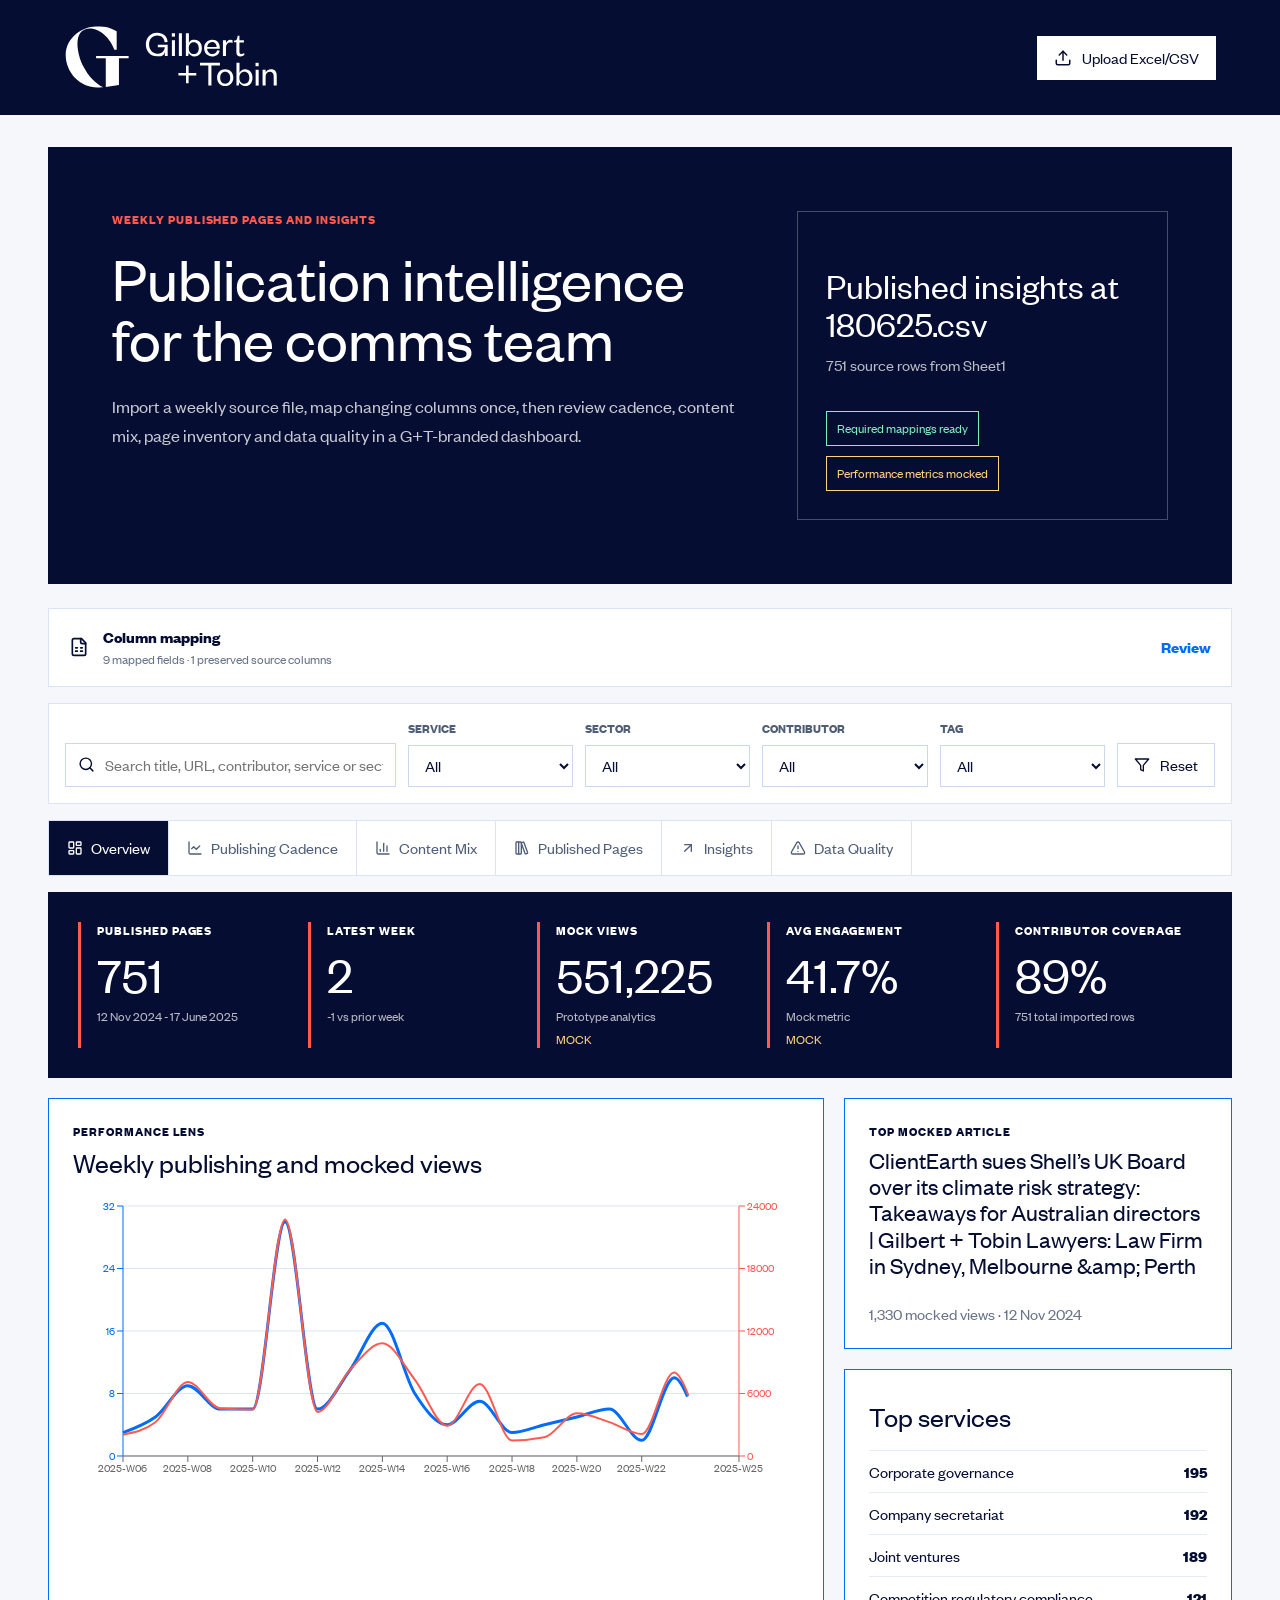
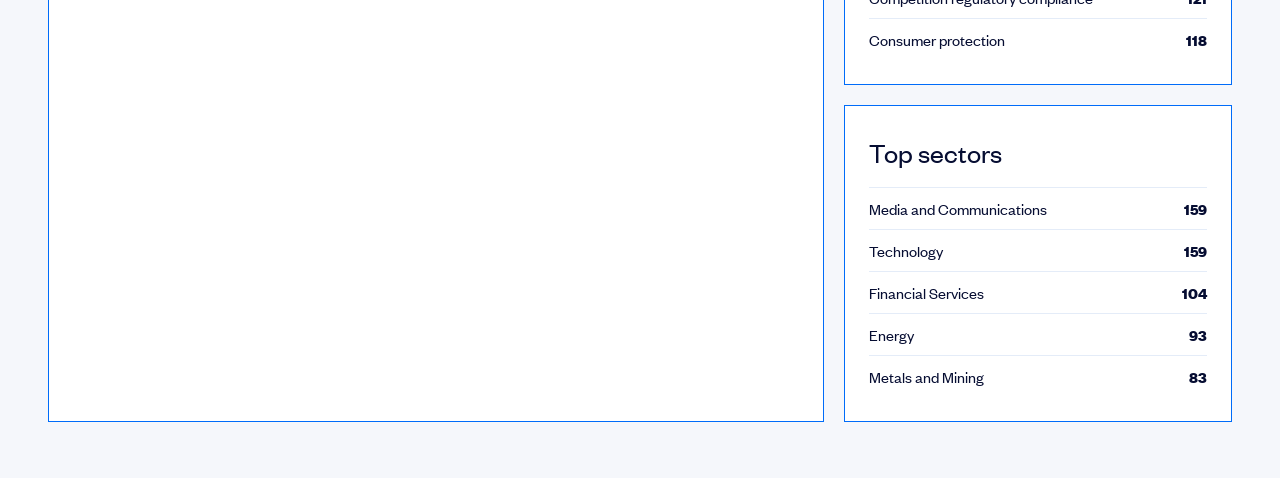
==== docs/index.html @ a49f997f "Add published insights dashboard" ====
<!doctype html>
<html lang="en">
  <head>
    <meta charset="UTF-8" />
    <meta name="viewport" content="width=device-width, initial-scale=1.0" />
    <link rel="icon" type="image/svg+xml" href="./brand/gt-logo-reversed-navy-stacked.svg" />
    <title>GT Published Insights Dashboard</title>
    <script type="module" crossorigin src="./assets/index-ovW9FOW5.js"></script>
    <link rel="stylesheet" crossorigin href="./assets/index-Bm5hGI05.css">
  </head>
  <body>
    <div id="root"></div>
  </body>
</html>
---- docs/assets/index-Bm5hGI05.css ----
@font-face{font-display:swap;font-family:Founders Grotesk;font-style:normal;font-weight:300;src:url(../fonts/founders-grotesk-light.woff2) format("woff2")}@font-face{font-display:swap;font-family:Founders Grotesk;font-style:italic;font-weight:300;src:url(../fonts/founders-grotesk-light-italic.woff2) format("woff2")}@font-face{font-display:swap;font-family:Founders Grotesk;font-style:normal;font-weight:400;src:url(../fonts/founders-grotesk-regular.woff2) format("woff2")}@font-face{font-display:swap;font-family:Founders Grotesk;font-style:italic;font-weight:400;src:url(../fonts/founders-grotesk-regular-italic.woff2) format("woff2")}@font-face{font-display:swap;font-family:Founders Grotesk;font-style:normal;font-weight:500;src:url(../fonts/founders-grotesk-medium.woff2) format("woff2")}@font-face{font-display:swap;font-family:Founders Grotesk;font-style:italic;font-weight:500;src:url(../fonts/founders-grotesk-medium-italic.woff2) format("woff2")}@font-face{font-display:swap;font-family:Founders Grotesk;font-style:normal;font-weight:600;src:url(../fonts/founders-grotesk-semibold.woff2) format("woff2")}@font-face{font-display:swap;font-family:Founders Grotesk;font-style:italic;font-weight:600;src:url(../fonts/founders-grotesk-semibold-italic.woff2) format("woff2")}@font-face{font-display:swap;font-family:Founders Grotesk;font-style:normal;font-weight:700;src:url(../fonts/founders-grotesk-bold.woff2) format("woff2")}@font-face{font-display:swap;font-family:Founders Grotesk;font-style:italic;font-weight:700;src:url(../fonts/founders-grotesk-bold-italic.woff2) format("woff2")}:root{color:#060d32;background:#f5f7fb;font-family:Founders Grotesk,Aptos,Segoe UI,system-ui,-apple-system,BlinkMacSystemFont,sans-serif;font-synthesis:none;text-rendering:optimizeLegibility}*{box-sizing:border-box}body{margin:0;min-width:320px;font-family:inherit;font-weight:400}button,input,select{font:inherit}button{cursor:pointer}a{color:inherit}.app-shell{min-height:100vh}.topbar{align-items:center;background:#060d32;color:#fff;display:flex;justify-content:flex-end;min-height:96px;padding:24px clamp(20px,5vw,80px)}.topbar-actions{align-items:center;display:flex;gap:clamp(20px,3vw,40px);justify-content:space-between;width:100%}.brand-logo{display:block;height:auto;width:clamp(180px,17vw,230px)}.upload-button,.ghost-button{align-items:center;border:1px solid rgba(255,255,255,.45);display:inline-flex;gap:10px;min-height:44px;padding:0 16px}.upload-button{background:#fff;color:#060d32;position:relative}.upload-button input{top:0;right:0;bottom:0;left:0;opacity:0;position:absolute}main{margin:0 auto;max-width:1480px;padding:32px clamp(18px,4vw,48px) 56px}.hero-panel{background:#060d32;color:#fff;display:grid;gap:36px;grid-template-columns:minmax(0,1.4fr) minmax(320px,.8fr);margin-bottom:24px;padding:clamp(28px,5vw,64px)}.hero-copy h1{font-size:clamp(32px,5.25vw,63px);font-weight:400;letter-spacing:0;line-height:.95;margin:0 0 24px;max-width:850px}.hero-copy p:not(.eyebrow){color:#ffffffc7;font-size:18px;line-height:1.6;margin:0;max-width:680px}.eyebrow,.card-label,.tag,.card-heading p,.kpi-card p{font-size:12px;font-weight:700;letter-spacing:.08em;margin:0;text-transform:uppercase}.eyebrow{color:#ff5a4f;margin-bottom:20px}.eyebrow.dark,.card-heading p,.card-label,.tag{color:#060d32}.source-card{align-self:end;border:1px solid rgba(255,255,255,.26);display:flex;flex-direction:column;gap:36px;justify-content:space-between;min-height:260px;padding:28px}.source-card h2{font-size:clamp(24px,3vw,36px);font-weight:400;line-height:1.05;margin:10px 0 12px}.source-card p:not(.card-label){color:#ffffffb8;margin:0}.status-stack{display:flex;flex-wrap:wrap;gap:10px}.status-pill{border:1px solid currentColor;display:inline-flex;font-size:13px;padding:8px 10px}.status-pill.ok{color:#7ff0bd}.status-pill.warn,.issue-count.warn{color:#b35000}.status-pill.mock{color:#ffd280}.notice{align-items:center;display:flex;gap:10px;margin-bottom:16px;padding:14px 16px}.notice.error{background:#fff0ef;border:1px solid #ffb9b3}.mapping-panel,.filter-panel,.tabs{background:#fff;border:1px solid #d9e5f7;margin-bottom:16px}.mapping-summary{align-items:center;background:transparent;border:0;color:#060d32;display:flex;gap:14px;justify-content:space-between;padding:18px 20px;text-align:left;width:100%}.mapping-summary span:nth-child(2){display:flex;flex:1;flex-direction:column;gap:4px}.mapping-summary small{color:#68748b}.mapping-toggle{color:#006cf9;font-weight:700}.mapping-grid{border-top:1px solid #d9e5f7;display:grid;gap:14px;grid-template-columns:repeat(3,minmax(0,1fr));padding:20px}.mapping-grid label,.select-filter,.inline-control{display:flex;flex-direction:column;gap:8px}.mapping-grid span,.select-filter span,.inline-control{color:#4f5e77;font-size:12px;font-weight:700;text-transform:uppercase}.mapping-grid b{background:#fff2d8;color:#7a4b00;display:inline-flex;font-size:10px;margin-left:8px;padding:3px 5px}select,input{background:#fff;border:1px solid #c9d8ee;color:#060d32;min-height:42px;padding:0 12px}.filter-panel{align-items:end;display:grid;gap:12px;grid-template-columns:minmax(260px,2fr) repeat(4,minmax(150px,1fr)) auto;padding:16px}.search-box{align-items:center;border:1px solid #c9d8ee;display:flex;gap:10px;min-height:42px;padding:0 12px}.search-box input{border:0;flex:1;min-width:0;padding:0}.ghost-button{background:#fff;border-color:#c9d8ee;color:#060d32;justify-content:center}.tabs{display:flex;gap:0;overflow-x:auto}.tab{align-items:center;background:transparent;border:0;border-right:1px solid #d9e5f7;color:#4f5e77;display:inline-flex;gap:8px;min-height:54px;padding:0 18px;white-space:nowrap}.tab.active{background:#060d32;color:#fff}.tab-page{display:flex;flex-direction:column;gap:20px}.two-column{display:grid;grid-template-columns:repeat(2,minmax(0,1fr))}.kpi-band,.quality-summary{background:#060d32;color:#fff;display:grid;gap:24px;grid-template-columns:repeat(5,minmax(0,1fr));padding:30px}.quality-summary{grid-column:1 / -1;grid-template-columns:repeat(3,minmax(0,1fr))}.kpi-card{display:flex;gap:16px;min-width:0}.kpi-divider{background:#ff5a4f;flex:0 0 3px;min-height:100%}.kpi-card strong{display:block;font-size:clamp(32px,4vw,54px);font-weight:400;line-height:.95;margin:12px 0 8px}.kpi-card span,.kpi-card em{color:#ffffffb8;display:block;font-size:13px;font-style:normal}.kpi-card em{color:#ffd280;margin-top:6px;text-transform:uppercase}.overview-grid,.stacked-panels{display:grid;gap:20px}.overview-grid{grid-template-columns:minmax(0,1.6fr) minmax(320px,.8fr)}.chart-card,.rank-list,.leader-card,.insight-card,.empty-state{background:#fff;border:1px solid #006cf9;padding:24px}.card-heading{margin-bottom:18px}.card-heading h2,.section-header h2,.rank-list h3,.leader-card h3,.insight-card h3{font-size:28px;font-weight:400;line-height:1.1;margin:8px 0 0}.rank-list h3{margin-bottom:18px}.rank-row,.bar-row{align-items:center;border-top:1px solid #e4ecf8;display:grid;gap:14px;grid-template-columns:minmax(0,1fr) auto;min-height:42px}.rank-row span,.bar-row span{overflow:hidden;text-overflow:ellipsis;white-space:nowrap}.horizontal-bars{display:flex;flex-direction:column;gap:12px}.bar-row{border:0;grid-template-columns:minmax(120px,.9fr) minmax(120px,1.4fr) 44px}.bar-row div{background:#e7eef9;height:10px}.bar-row i{background:#006cf9;display:block;height:100%}.leader-card h3,.insight-card h3{font-size:24px;margin-bottom:24px}.leader-card span,.muted,.insight-meta{color:#68748b}.section-header{align-items:end;display:flex;justify-content:space-between;margin-top:4px}.table-wrap{background:#fff;border:1px solid #d9e5f7;overflow:auto}table{border-collapse:collapse;min-width:1100px;width:100%}th,td{border-bottom:1px solid #e4ecf8;padding:14px 16px;text-align:left;vertical-align:top}th{background:#f7faff;color:#4f5e77;font-size:12px;letter-spacing:.06em;text-transform:uppercase}td{font-size:14px;line-height:1.4}td:first-child{font-weight:650;max-width:360px}.admin-link{color:#006cf9;display:inline-block;font-size:12px;margin-left:8px;text-transform:uppercase}.issue-count{border:1px solid currentColor;display:inline-flex;min-width:34px;padding:4px 7px}.issue-count.ok{color:#087a4d}.insight-sections{gap:34px}.article-rail{display:grid;gap:18px;grid-template-columns:repeat(4,minmax(0,1fr))}.insight-card{display:flex;flex-direction:column;min-height:330px}.tag:before{color:#006cf9;content:"▪";margin-right:8px}.insight-meta{align-items:center;display:flex;flex-wrap:wrap;gap:8px;margin-top:auto}.insight-card a{align-items:center;color:#006cf9;display:inline-flex;gap:6px;margin-top:22px;text-decoration:none}.empty-state{align-items:center;color:#4f5e77;display:flex;flex-direction:column;gap:10px;padding:48px;text-align:center}.empty-state h2{color:#060d32;font-weight:400;margin:0}@media(max-width:1120px){.hero-panel,.overview-grid,.two-column{grid-template-columns:1fr}.filter-panel{grid-template-columns:repeat(2,minmax(0,1fr))}.search-box{grid-column:1 / -1}.kpi-band,.quality-summary,.article-rail{grid-template-columns:repeat(2,minmax(0,1fr))}}@media(max-width:700px){.topbar,.section-header{align-items:stretch;flex-direction:column;gap:18px}.topbar-actions{justify-content:space-between;width:100%}.brand-logo{width:min(42vw,190px)}main{padding-inline:12px}.hero-panel{padding:28px 20px}.filter-panel,.mapping-grid,.kpi-band,.quality-summary,.article-rail{grid-template-columns:1fr}.tab{padding:0 14px}.chart-card,.rank-list,.leader-card,.insight-card{padding:18px}}
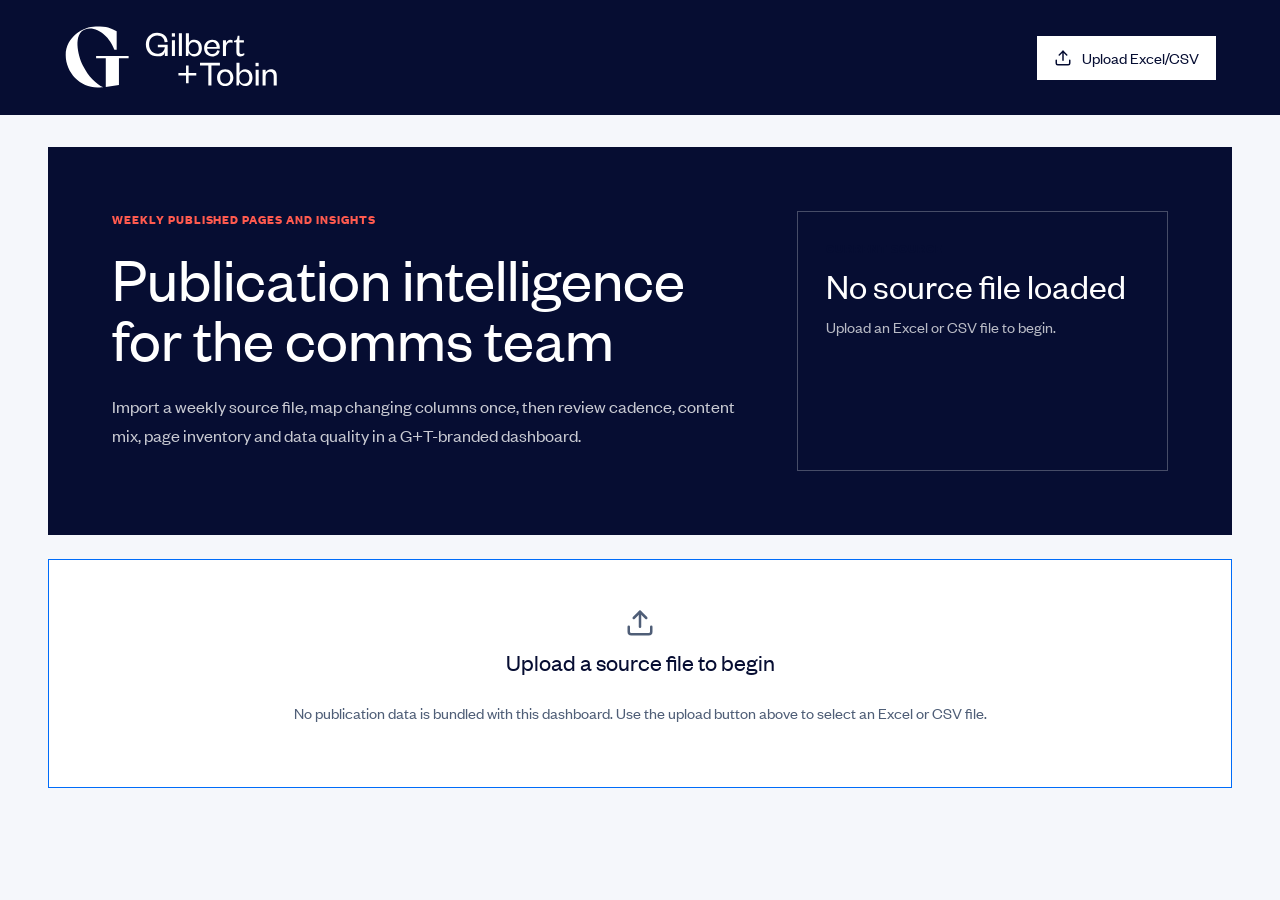
==== commit b5a5ee2c: "Remove legacy data and update dashboard" ====
--- a/docs/index.html
+++ b/docs/index.html
@@ -5,8 +5,8 @@
     <meta name="viewport" content="width=device-width, initial-scale=1.0" />
     <link rel="icon" type="image/svg+xml" href="./brand/gt-logo-reversed-navy-stacked.svg" />
     <title>GT Published Insights Dashboard</title>
-    <script type="module" crossorigin src="./assets/index-ovW9FOW5.js"></script>
-    <link rel="stylesheet" crossorigin href="./assets/index-Bm5hGI05.css">
+    <script type="module" crossorigin src="./assets/index-CHsUvaMB.js"></script>
+    <link rel="stylesheet" crossorigin href="./assets/index-C9KxfNxP.css">
   </head>
   <body>
     <div id="root"></div>
--- a/docs/assets/index-C9KxfNxP.css
+++ b/docs/assets/index-C9KxfNxP.css
@@ -0,0 +1 @@
+@font-face{font-display:swap;font-family:Founders Grotesk;font-style:normal;font-weight:300;src:url(../fonts/founders-grotesk-light.woff2) format("woff2")}@font-face{font-display:swap;font-family:Founders Grotesk;font-style:italic;font-weight:300;src:url(../fonts/founders-grotesk-light-italic.woff2) format("woff2")}@font-face{font-display:swap;font-family:Founders Grotesk;font-style:normal;font-weight:400;src:url(../fonts/founders-grotesk-regular.woff2) format("woff2")}@font-face{font-display:swap;font-family:Founders Grotesk;font-style:italic;font-weight:400;src:url(../fonts/founders-grotesk-regular-italic.woff2) format("woff2")}@font-face{font-display:swap;font-family:Founders Grotesk;font-style:normal;font-weight:500;src:url(../fonts/founders-grotesk-medium.woff2) format("woff2")}@font-face{font-display:swap;font-family:Founders Grotesk;font-style:italic;font-weight:500;src:url(../fonts/founders-grotesk-medium-italic.woff2) format("woff2")}@font-face{font-display:swap;font-family:Founders Grotesk;font-style:normal;font-weight:600;src:url(../fonts/founders-grotesk-semibold.woff2) format("woff2")}@font-face{font-display:swap;font-family:Founders Grotesk;font-style:italic;font-weight:600;src:url(../fonts/founders-grotesk-semibold-italic.woff2) format("woff2")}@font-face{font-display:swap;font-family:Founders Grotesk;font-style:normal;font-weight:700;src:url(../fonts/founders-grotesk-bold.woff2) format("woff2")}@font-face{font-display:swap;font-family:Founders Grotesk;font-style:italic;font-weight:700;src:url(../fonts/founders-grotesk-bold-italic.woff2) format("woff2")}:root{color:#060d32;background:#f5f7fb;font-family:Founders Grotesk,Aptos,Segoe UI,system-ui,-apple-system,BlinkMacSystemFont,sans-serif;font-synthesis:none;text-rendering:optimizeLegibility}*{box-sizing:border-box}body{margin:0;min-width:320px;font-family:inherit;font-weight:400}button,input,select{font:inherit}button{cursor:pointer}a{color:inherit}.app-shell{min-height:100vh}.topbar{align-items:center;background:#060d32;color:#fff;display:flex;justify-content:flex-end;min-height:96px;padding:24px clamp(20px,5vw,80px)}.topbar-actions{align-items:center;display:flex;gap:clamp(20px,3vw,40px);justify-content:space-between;width:100%}.brand-logo{display:block;height:auto;width:clamp(180px,17vw,230px)}.upload-button,.ghost-button{align-items:center;border:1px solid rgba(255,255,255,.45);display:inline-flex;gap:10px;min-height:44px;padding:0 16px}.upload-button{background:#fff;color:#060d32;position:relative}.upload-button input{top:0;right:0;bottom:0;left:0;opacity:0;position:absolute}main{margin:0 auto;max-width:1480px;padding:32px clamp(18px,4vw,48px) 56px}.hero-panel{background:#060d32;color:#fff;display:grid;gap:36px;grid-template-columns:minmax(0,1.4fr) minmax(320px,.8fr);margin-bottom:24px;padding:clamp(28px,5vw,64px)}.hero-copy h1{font-size:clamp(32px,5.25vw,63px);font-weight:400;letter-spacing:0;line-height:.95;margin:0 0 24px;max-width:850px}.hero-copy p:not(.eyebrow){color:#ffffffc7;font-size:18px;line-height:1.6;margin:0;max-width:680px}.eyebrow,.card-label,.tag,.card-heading p,.kpi-card p{font-size:12px;font-weight:700;letter-spacing:.08em;margin:0;text-transform:uppercase}.eyebrow{color:#ff5a4f;margin-bottom:20px}.eyebrow.dark,.card-heading p,.card-label,.tag{color:#060d32}.source-card{align-self:end;border:1px solid rgba(255,255,255,.26);display:flex;flex-direction:column;gap:36px;justify-content:space-between;min-height:260px;padding:28px}.source-card h2{font-size:clamp(24px,3vw,36px);font-weight:400;line-height:1.05;margin:10px 0 12px}.source-card p:not(.card-label){color:#ffffffb8;margin:0}.status-stack{display:flex;flex-wrap:wrap;gap:10px}.status-pill{border:1px solid currentColor;display:inline-flex;font-size:13px;padding:8px 10px}.status-pill.ok{color:#7ff0bd}.status-pill.warn,.issue-count.warn{color:#b35000}.status-pill.mock{color:#ffd280}.notice{align-items:center;display:flex;gap:10px;margin-bottom:16px;padding:14px 16px}.notice.error{background:#fff0ef;border:1px solid #ffb9b3}.mapping-panel,.filter-panel,.tabs{background:#fff;border:1px solid #d9e5f7;margin-bottom:16px}.mapping-summary{align-items:center;background:transparent;border:0;color:#060d32;display:flex;gap:14px;justify-content:space-between;padding:18px 20px;text-align:left;width:100%}.mapping-summary span:nth-child(2){display:flex;flex:1;flex-direction:column;gap:4px}.mapping-summary small{color:#68748b}.mapping-toggle{color:#006cf9;font-weight:700}.mapping-grid{border-top:1px solid #d9e5f7;display:grid;gap:14px;grid-template-columns:repeat(3,minmax(0,1fr));padding:20px}.mapping-grid label,.select-filter,.inline-control{display:flex;flex-direction:column;gap:8px}.mapping-grid span,.select-filter span,.inline-control{color:#4f5e77;font-size:12px;font-weight:700;text-transform:uppercase}.mapping-grid b{background:#fff2d8;color:#7a4b00;display:inline-flex;font-size:10px;margin-left:8px;padding:3px 5px}select,input{background:#fff;border:1px solid #c9d8ee;color:#060d32;min-height:42px;padding:0 12px}.filter-panel{align-items:end;display:grid;gap:12px;grid-template-columns:minmax(260px,2fr) repeat(3,minmax(150px,1fr)) auto;padding:16px}.search-box{align-items:center;border:1px solid #c9d8ee;display:flex;gap:10px;min-height:42px;padding:0 12px}.search-box input{border:0;flex:1;min-width:0;padding:0}.ghost-button{background:#fff;border-color:#c9d8ee;color:#060d32;justify-content:center}.tabs{display:flex;gap:0;overflow-x:auto}.tab{align-items:center;background:transparent;border:0;border-right:1px solid #d9e5f7;color:#4f5e77;display:inline-flex;gap:8px;min-height:54px;padding:0 18px;white-space:nowrap}.tab.active{background:#060d32;color:#fff}.tab-page{display:flex;flex-direction:column;gap:20px}.two-column{display:grid;grid-template-columns:repeat(2,minmax(0,1fr))}.kpi-band,.quality-summary{background:#060d32;color:#fff;display:grid;gap:24px;grid-template-columns:repeat(5,minmax(0,1fr));padding:30px}.quality-summary{grid-column:1 / -1;grid-template-columns:repeat(3,minmax(0,1fr))}.kpi-card{display:flex;gap:16px;min-width:0}.kpi-divider{background:#ff5a4f;flex:0 0 3px;min-height:100%}.kpi-card strong{display:block;font-size:clamp(32px,4vw,54px);font-weight:400;line-height:.95;margin:12px 0 8px}.kpi-card span,.kpi-card em{color:#ffffffb8;display:block;font-size:13px;font-style:normal}.kpi-card em{color:#ffd280;margin-top:6px;text-transform:uppercase}.overview-grid,.stacked-panels{display:grid;gap:20px}.overview-grid{grid-template-columns:minmax(0,1.6fr) minmax(320px,.8fr)}.chart-card,.rank-list,.leader-card,.insight-card,.empty-state{background:#fff;border:1px solid #006cf9;padding:24px}.card-heading{margin-bottom:18px}.card-heading h2,.section-header h2,.rank-list h3,.leader-card h3,.insight-card h3{font-size:28px;font-weight:400;line-height:1.1;margin:8px 0 0}.rank-list h3{margin-bottom:18px}.rank-row,.bar-row{align-items:center;border-top:1px solid #e4ecf8;display:grid;gap:14px;grid-template-columns:minmax(0,1fr) auto;min-height:42px}.rank-row span,.bar-row span{overflow:hidden;text-overflow:ellipsis;white-space:nowrap}.horizontal-bars{display:flex;flex-direction:column;gap:12px}.bar-row{border:0;grid-template-columns:minmax(120px,.9fr) minmax(120px,1.4fr) 44px}.bar-row div{background:#e7eef9;height:10px}.bar-row i{background:#006cf9;display:block;height:100%}.leader-card h3,.insight-card h3{font-size:24px;margin-bottom:24px}.leader-card span,.muted,.insight-meta{color:#68748b}.section-header{align-items:end;display:flex;justify-content:space-between;margin-top:4px}.table-wrap{background:#fff;border:1px solid #d9e5f7;overflow:auto}table{border-collapse:collapse;min-width:1100px;width:100%}th,td{border-bottom:1px solid #e4ecf8;padding:14px 16px;text-align:left;vertical-align:top}th{background:#f7faff;color:#4f5e77;font-size:12px;letter-spacing:.06em;text-transform:uppercase}td{font-size:14px;line-height:1.4}td:first-child{font-weight:650;max-width:360px}.admin-link{color:#006cf9;display:inline-block;font-size:12px;margin-left:8px;text-transform:uppercase}.issue-count{border:1px solid currentColor;display:inline-flex;min-width:34px;padding:4px 7px}.issue-count.ok{color:#087a4d}.insight-sections{gap:34px}.article-rail{display:grid;gap:18px;grid-template-columns:repeat(4,minmax(0,1fr))}.insight-card{display:flex;flex-direction:column;min-height:330px}.tag:before{color:#006cf9;content:"▪";margin-right:8px}.insight-meta{align-items:center;display:flex;flex-wrap:wrap;gap:8px;margin-top:auto}.insight-card a{align-items:center;color:#006cf9;display:inline-flex;gap:6px;margin-top:22px;text-decoration:none}.empty-state{align-items:center;color:#4f5e77;display:flex;flex-direction:column;gap:10px;padding:48px;text-align:center}.empty-state h2{color:#060d32;font-weight:400;margin:0}@media(max-width:1120px){.hero-panel,.overview-grid,.two-column{grid-template-columns:1fr}.filter-panel{grid-template-columns:repeat(2,minmax(0,1fr))}.search-box{grid-column:1 / -1}.kpi-band,.quality-summary,.article-rail{grid-template-columns:repeat(2,minmax(0,1fr))}}@media(max-width:700px){.topbar,.section-header{align-items:stretch;flex-direction:column;gap:18px}.topbar-actions{justify-content:space-between;width:100%}.brand-logo{width:min(42vw,190px)}main{padding-inline:12px}.hero-panel{padding:28px 20px}.filter-panel,.mapping-grid,.kpi-band,.quality-summary,.article-rail{grid-template-columns:1fr}.tab{padding:0 14px}.chart-card,.rank-list,.leader-card,.insight-card{padding:18px}}
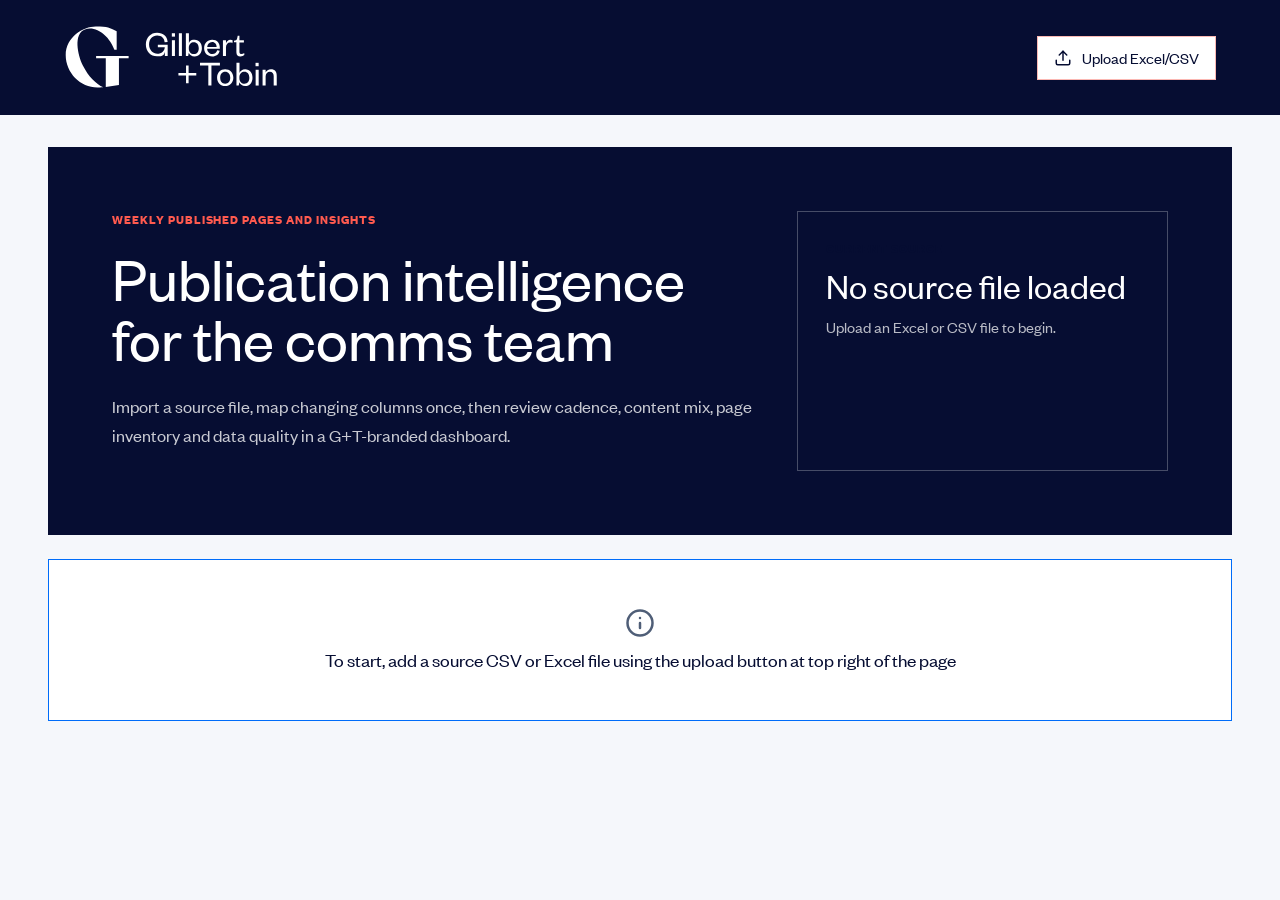
==== commit 8ab29b23: "V3.1 docs upload" ====
--- a/docs/index.html
+++ b/docs/index.html
@@ -5,8 +5,8 @@
     <meta name="viewport" content="width=device-width, initial-scale=1.0" />
     <link rel="icon" type="image/svg+xml" href="./brand/gt-logo-reversed-navy-stacked.svg" />
     <title>GT Published Insights Dashboard</title>
-    <script type="module" crossorigin src="./assets/index-CHsUvaMB.js"></script>
-    <link rel="stylesheet" crossorigin href="./assets/index-C9KxfNxP.css">
+    <script type="module" crossorigin src="./assets/index-BPj8nLaC.js"></script>
+    <link rel="stylesheet" crossorigin href="./assets/index-D49ovIhc.css">
   </head>
   <body>
     <div id="root"></div>
--- a/docs/assets/index-D49ovIhc.css
+++ b/docs/assets/index-D49ovIhc.css
@@ -0,0 +1 @@
+@font-face{font-display:swap;font-family:Founders Grotesk;font-style:normal;font-weight:300;src:url(../fonts/founders-grotesk-light.woff2) format("woff2")}@font-face{font-display:swap;font-family:Founders Grotesk;font-style:italic;font-weight:300;src:url(../fonts/founders-grotesk-light-italic.woff2) format("woff2")}@font-face{font-display:swap;font-family:Founders Grotesk;font-style:normal;font-weight:400;src:url(../fonts/founders-grotesk-regular.woff2) format("woff2")}@font-face{font-display:swap;font-family:Founders Grotesk;font-style:italic;font-weight:400;src:url(../fonts/founders-grotesk-regular-italic.woff2) format("woff2")}@font-face{font-display:swap;font-family:Founders Grotesk;font-style:normal;font-weight:500;src:url(../fonts/founders-grotesk-medium.woff2) format("woff2")}@font-face{font-display:swap;font-family:Founders Grotesk;font-style:italic;font-weight:500;src:url(../fonts/founders-grotesk-medium-italic.woff2) format("woff2")}@font-face{font-display:swap;font-family:Founders Grotesk;font-style:normal;font-weight:600;src:url(../fonts/founders-grotesk-semibold.woff2) format("woff2")}@font-face{font-display:swap;font-family:Founders Grotesk;font-style:italic;font-weight:600;src:url(../fonts/founders-grotesk-semibold-italic.woff2) format("woff2")}@font-face{font-display:swap;font-family:Founders Grotesk;font-style:normal;font-weight:700;src:url(../fonts/founders-grotesk-bold.woff2) format("woff2")}@font-face{font-display:swap;font-family:Founders Grotesk;font-style:italic;font-weight:700;src:url(../fonts/founders-grotesk-bold-italic.woff2) format("woff2")}:root{color:#060d32;background:#f5f7fb;font-family:Founders Grotesk,Aptos,Segoe UI,system-ui,-apple-system,BlinkMacSystemFont,sans-serif;font-synthesis:none;text-rendering:optimizeLegibility}*{box-sizing:border-box}body{margin:0;min-width:320px;font-family:inherit;font-weight:400}button,input,select{font:inherit}button{cursor:pointer}a{color:inherit}.app-shell{min-height:100vh}.topbar{align-items:center;background:#060d32;color:#fff;display:flex;justify-content:flex-end;min-height:96px;padding:24px clamp(20px,5vw,80px)}.topbar-actions{align-items:center;display:flex;gap:clamp(20px,3vw,40px);justify-content:space-between;width:100%}.brand-logo{display:block;height:auto;width:clamp(180px,17vw,230px)}.upload-button,.ghost-button{align-items:center;border:1px solid rgba(255,255,255,.45);display:inline-flex;gap:10px;min-height:44px;padding:0 16px}.upload-button{background:#fff;border-color:#f5635873;color:#060d32;position:relative;transition:background-color .16s ease,color .16s ease}.upload-button:hover{background-color:#f563581a;color:#fff}.upload-button input{top:0;right:0;bottom:0;left:0;opacity:0;position:absolute}main{margin:0 auto;max-width:1480px;padding:32px clamp(18px,4vw,48px) 56px}.hero-panel{background:#060d32;color:#fff;display:grid;gap:36px;grid-template-columns:minmax(0,1.4fr) minmax(320px,.8fr);margin-bottom:24px;padding:clamp(28px,5vw,64px)}.hero-copy h1{font-size:clamp(32px,5.25vw,63px);font-weight:400;letter-spacing:0;line-height:.95;margin:0 0 24px;max-width:850px}.hero-copy p:not(.eyebrow){color:#ffffffc7;font-size:18px;line-height:1.6;margin:0;max-width:680px}.eyebrow,.card-label,.tag,.card-heading p,.kpi-card p{font-size:12px;font-weight:700;letter-spacing:.08em;margin:0;text-transform:uppercase}.eyebrow{color:#ff5a4f;margin-bottom:20px}.eyebrow.dark,.card-heading p,.card-label,.tag{color:#060d32}.source-card{align-self:end;border:1px solid rgba(255,255,255,.26);display:flex;flex-direction:column;gap:36px;justify-content:space-between;min-height:260px;padding:28px}.source-card h2{font-size:clamp(24px,3vw,36px);font-weight:400;line-height:1.05;margin:10px 0 12px}.source-card p:not(.card-label){color:#ffffffb8;margin:0}.status-stack{display:flex;flex-wrap:wrap;gap:10px}.status-pill{border:1px solid currentColor;display:inline-flex;font-size:13px;padding:8px 10px}.status-pill.ok{color:#7ff0bd}.status-pill.warn,.issue-count.warn{color:#b35000}.notice{align-items:center;display:flex;gap:10px;margin-bottom:16px;padding:14px 16px}.notice.error{background:#fff0ef;border:1px solid #ffb9b3}.mapping-panel,.filter-panel,.tabs{background:#fff;border:1px solid #d9e5f7;margin-bottom:16px}.mapping-summary{align-items:center;background:transparent;border:0;color:#060d32;display:flex;gap:14px;justify-content:space-between;padding:18px 20px;text-align:left;width:100%}.mapping-summary span:nth-child(2){display:flex;flex:1;flex-direction:column;gap:4px}.mapping-summary small{color:#68748b}.mapping-toggle{color:#006cf9;font-weight:700}.mapping-grid{border-top:1px solid #d9e5f7;display:grid;gap:14px;grid-template-columns:repeat(3,minmax(0,1fr));padding:20px}.mapping-grid label,.select-filter,.inline-control{display:flex;flex-direction:column;gap:8px}.mapping-grid span,.select-filter span,.inline-control{color:#4f5e77;font-size:12px;font-weight:700;text-transform:uppercase}.mapping-grid b{background:#fff2d8;color:#7a4b00;display:inline-flex;font-size:10px;margin-left:8px;padding:3px 5px}select,input{background:#fff;border:1px solid #c9d8ee;color:#060d32;min-height:42px;padding:0 12px}.filter-panel{align-items:end;display:grid;gap:12px;grid-template-columns:minmax(240px,2fr) repeat(4,minmax(120px,1fr)) auto;padding:16px}.search-box{align-items:center;border:1px solid #c9d8ee;display:flex;gap:10px;min-height:42px;padding:0 12px}.search-box input{border:0;flex:1;min-width:0;padding:0}.ghost-button{background:#fff;border-color:#c9d8ee;color:#060d32;justify-content:center}.tabs{display:flex;gap:0;overflow-x:auto}.tab{align-items:center;background:transparent;border:0;border-right:1px solid #d9e5f7;color:#4f5e77;display:inline-flex;gap:8px;min-height:54px;padding:0 18px;white-space:nowrap}.tab.active{background:#060d32;color:#fff}.tab-page{display:flex;flex-direction:column;gap:20px}.two-column{display:grid;grid-template-columns:repeat(2,minmax(0,1fr))}.content-mix-roles{grid-column:1 / -1}.kpi-band,.quality-summary{background:#060d32;color:#fff;display:grid;gap:24px;grid-template-columns:repeat(3,minmax(0,1fr));padding:30px}.quality-summary{grid-column:1 / -1;grid-template-columns:repeat(3,minmax(0,1fr))}.kpi-card{display:flex;gap:16px;min-width:0}.kpi-divider{background:#ff5a4f;flex:0 0 3px;min-height:100%}.kpi-card strong{display:block;font-size:clamp(32px,4vw,54px);font-weight:400;line-height:.95;margin:12px 0 8px}.kpi-card span{color:#ffffffb8;display:block;font-size:13px;font-style:normal}.overview-grid,.stacked-panels{display:grid;gap:20px}.overview-grid{grid-template-columns:minmax(0,1.6fr) minmax(320px,.8fr)}.chart-card,.rank-list,.leader-card,.insight-card,.empty-state{background:#fff;border:1px solid #006cf9;padding:24px}.card-heading{margin-bottom:18px}.card-heading h2,.section-header h2,.rank-list h3,.leader-card h3,.insight-card h3{font-size:28px;font-weight:400;line-height:1.1;margin:8px 0 0}.rank-list h3{margin-bottom:18px}.rank-row,.bar-row{align-items:center;border-top:1px solid #e4ecf8;display:grid;gap:14px;grid-template-columns:minmax(0,1fr) auto;min-height:42px}.rank-row span,.bar-row span{overflow:hidden;text-overflow:ellipsis;white-space:nowrap}.horizontal-bars{display:flex;flex-direction:column;gap:12px}.bar-row{border:0;grid-template-columns:minmax(120px,.9fr) minmax(120px,1.4fr) 44px}.bar-row div{background:#e7eef9;height:10px}.bar-row i{background:#006cf9;display:block;height:100%}.horizontal-bars.navy .bar-row i{background:#060d32}.leader-card h3,.insight-card h3{font-size:24px;margin-bottom:24px}.leader-card span,.muted,.insight-meta{color:#68748b}.section-header{align-items:end;display:flex;justify-content:space-between;margin-top:4px}.table-wrap{background:#fff;border:1px solid #d9e5f7;overflow:auto}.quality-table{grid-column:1 / -1}.quality-table th:first-child{width:65%}table{border-collapse:collapse;min-width:1100px;width:100%}th,td{border-bottom:1px solid #e4ecf8;padding:14px 16px;text-align:left;vertical-align:top}th{background:#f7faff;color:#4f5e77;font-size:12px;letter-spacing:.06em;text-transform:uppercase}td{font-size:14px;line-height:1.4}td:first-child{font-weight:600;max-width:360px}.admin-link{color:#006cf9;display:inline-block;font-size:12px;margin-left:8px;text-transform:uppercase}.issue-count{border:1px solid currentColor;display:inline-flex;min-width:34px;padding:4px 7px}.issue-count.ok{color:#087a4d}.insight-sections{gap:34px}.insight-sections .section-header h2{margin-bottom:21px}.article-rail{display:grid;gap:18px;grid-template-columns:repeat(4,minmax(0,1fr))}.insight-card{display:flex;flex-direction:column;min-height:330px}.tag:before{color:#006cf9;content:"▪";margin-right:8px}.insight-meta{align-items:center;display:flex;flex-wrap:wrap;gap:8px;margin-top:auto}.insight-card a{align-items:center;color:#006cf9;display:inline-flex;gap:6px;margin-top:22px;text-decoration:none}.empty-state{align-items:center;color:#4f5e77;display:flex;flex-direction:column;gap:10px;padding:48px;text-align:center}.empty-state h2{color:#060d32;font-weight:400;margin:0}.empty-state.upload-first h2{font-size:19px}@media(max-width:1120px){.hero-panel,.overview-grid,.two-column{grid-template-columns:1fr}.filter-panel{grid-template-columns:repeat(2,minmax(0,1fr))}.search-box{grid-column:1 / -1}.kpi-band,.quality-summary,.article-rail{grid-template-columns:repeat(2,minmax(0,1fr))}}@media(max-width:700px){.topbar,.section-header{align-items:stretch;flex-direction:column;gap:18px}.topbar-actions{justify-content:space-between;width:100%}.brand-logo{width:min(42vw,190px)}main{padding-inline:12px}.hero-panel{padding:28px 20px}.filter-panel,.mapping-grid,.kpi-band,.quality-summary,.article-rail{grid-template-columns:1fr}.tab{padding:0 14px}.chart-card,.rank-list,.leader-card,.insight-card{padding:18px}}
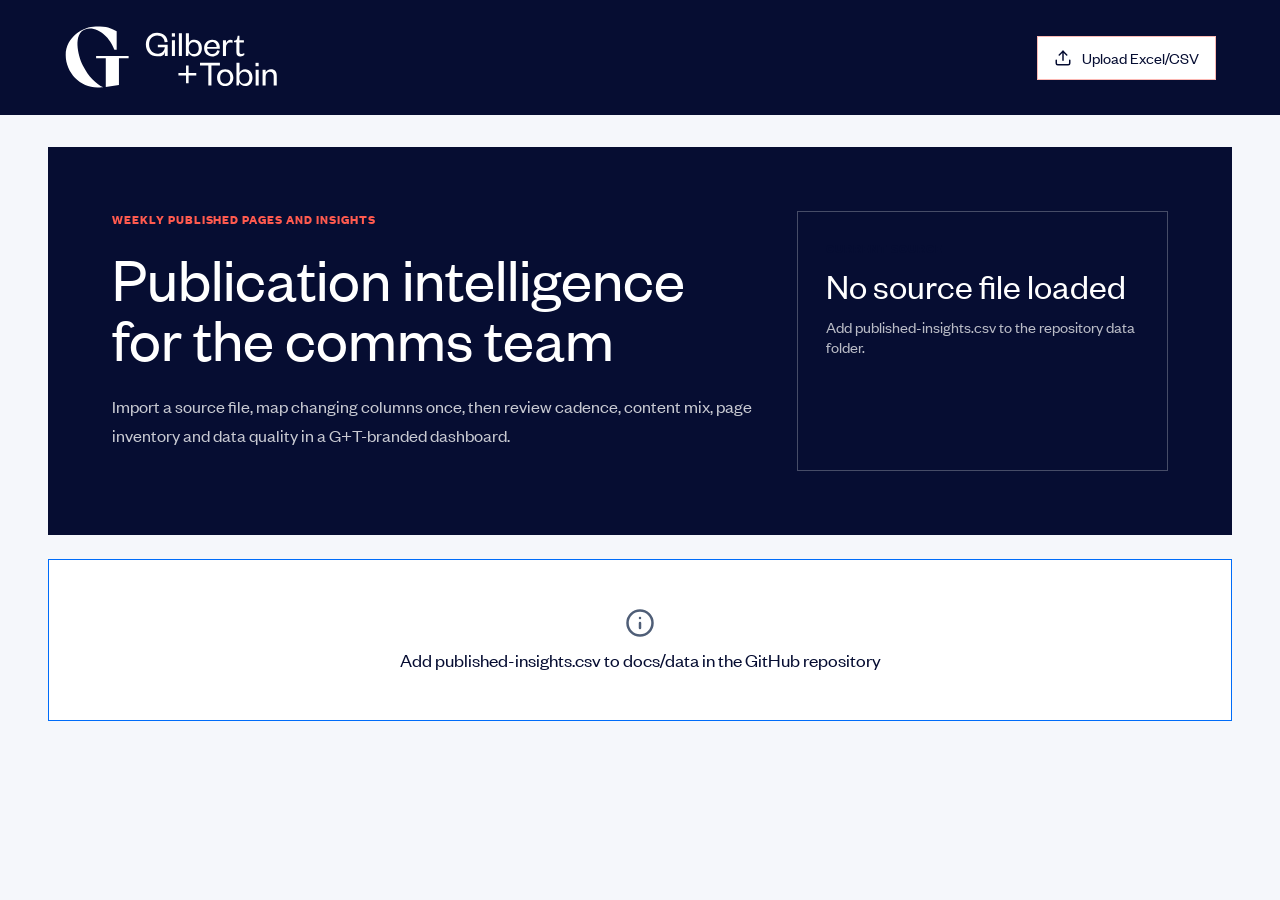
==== commit a59d06db: "Upload all v4" ====
--- a/docs/index.html
+++ b/docs/index.html
@@ -5,7 +5,7 @@
     <meta name="viewport" content="width=device-width, initial-scale=1.0" />
     <link rel="icon" type="image/svg+xml" href="./brand/gt-logo-reversed-navy-stacked.svg" />
     <title>GT Published Insights Dashboard</title>
-    <script type="module" crossorigin src="./assets/index-BPj8nLaC.js"></script>
+    <script type="module" crossorigin src="./assets/index-1yJZPK0K.js"></script>
     <link rel="stylesheet" crossorigin href="./assets/index-D49ovIhc.css">
   </head>
   <body>
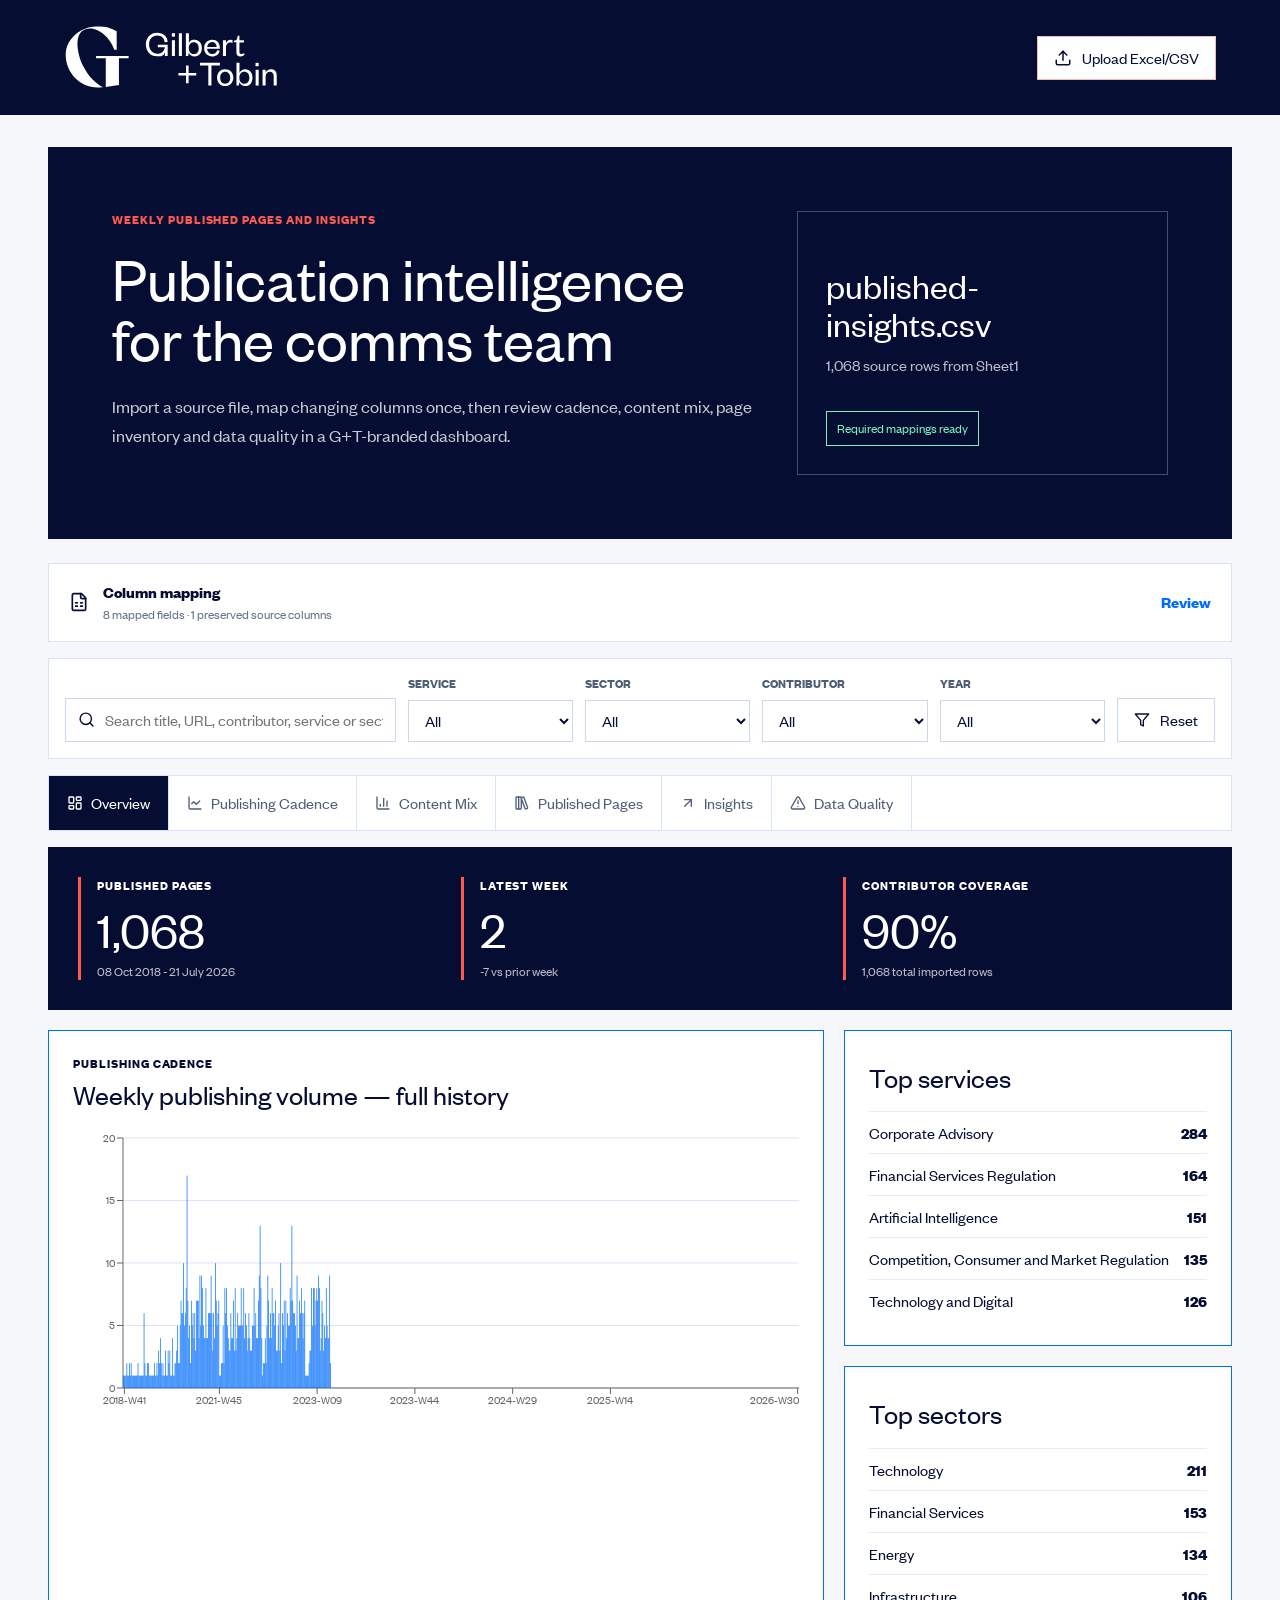
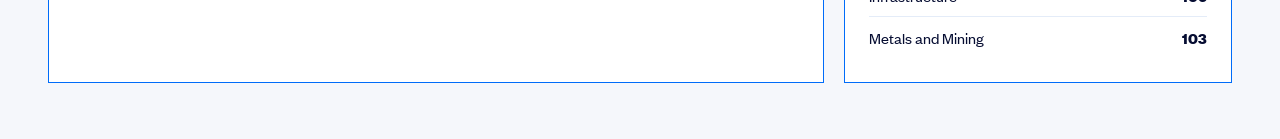
==== commit 32e9b6c7: "Full upload of v4.2" ====
--- a/docs/index.html
+++ b/docs/index.html
@@ -5,7 +5,7 @@
     <meta name="viewport" content="width=device-width, initial-scale=1.0" />
     <link rel="icon" type="image/svg+xml" href="./brand/gt-logo-reversed-navy-stacked.svg" />
     <title>GT Published Insights Dashboard</title>
-    <script type="module" crossorigin src="./assets/index-1yJZPK0K.js"></script>
+    <script type="module" crossorigin src="./assets/index-CrtszBc5.js"></script>
     <link rel="stylesheet" crossorigin href="./assets/index-D49ovIhc.css">
   </head>
   <body>
